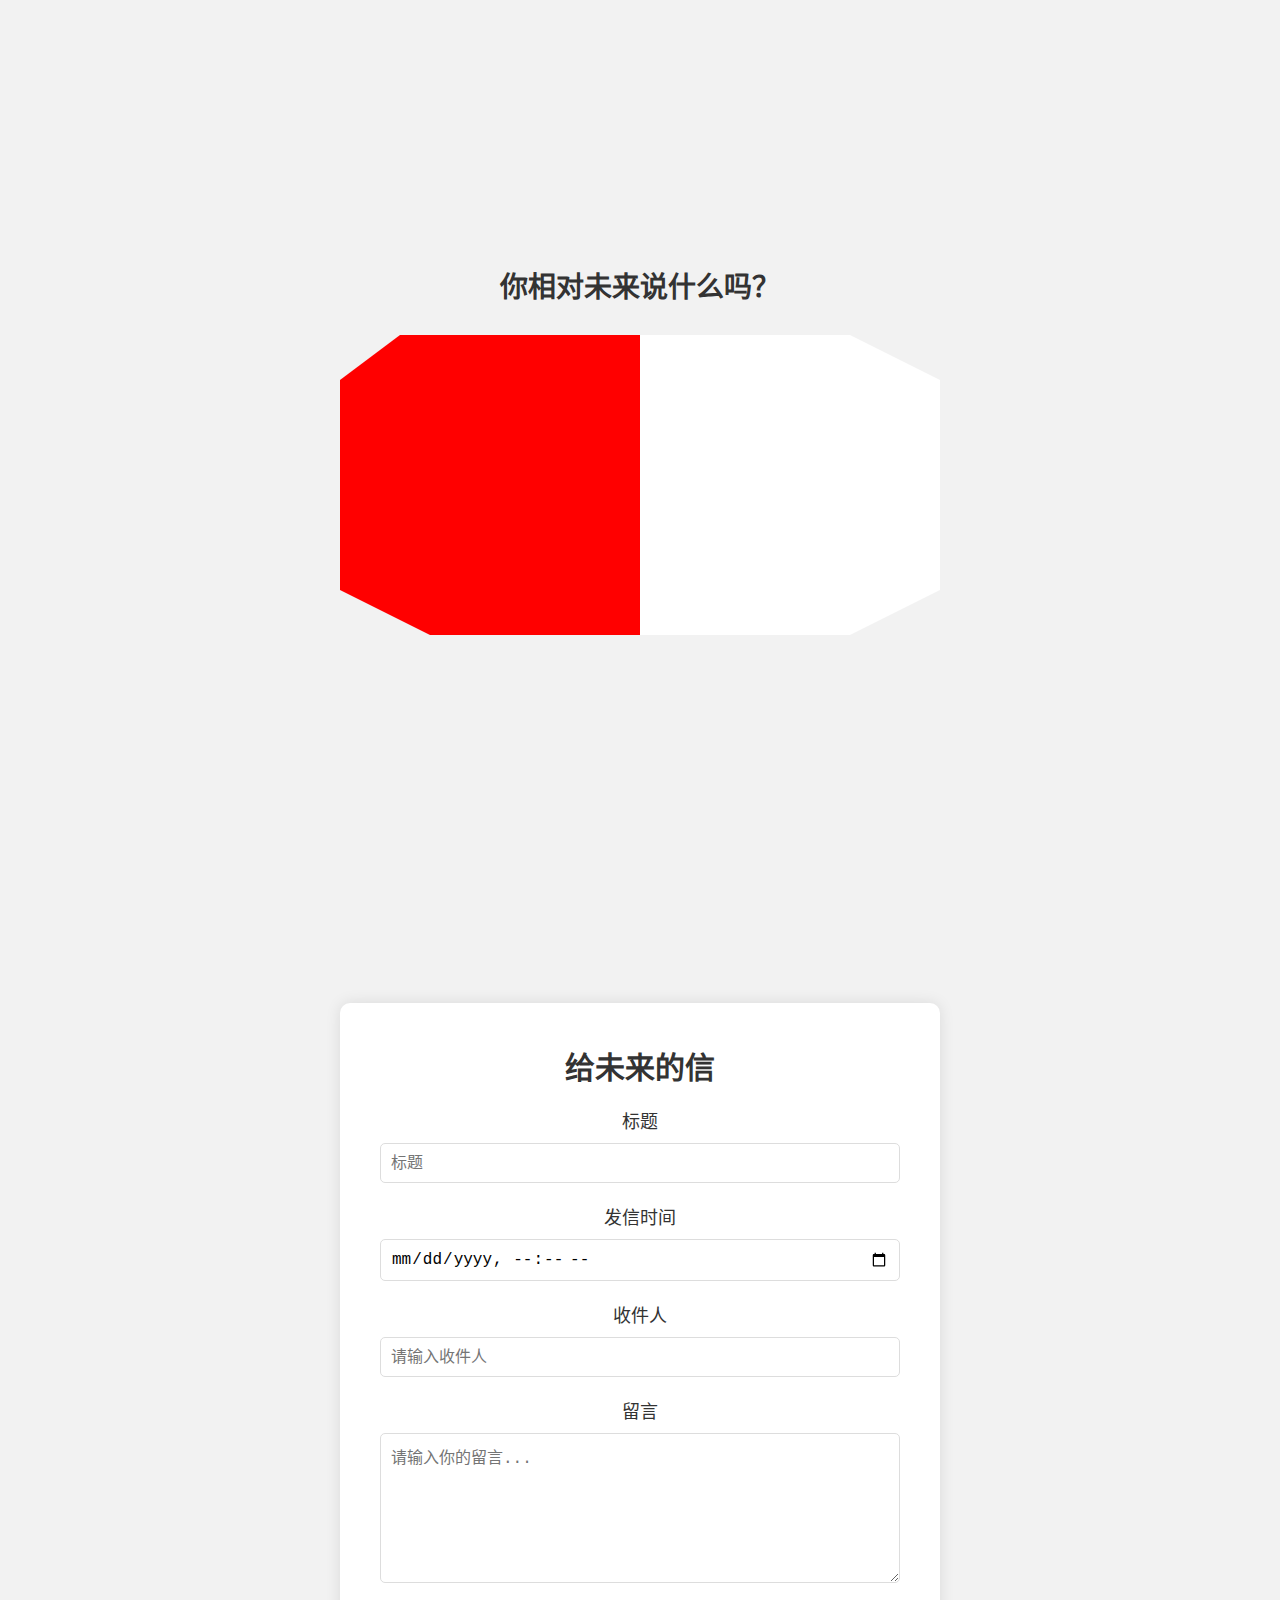
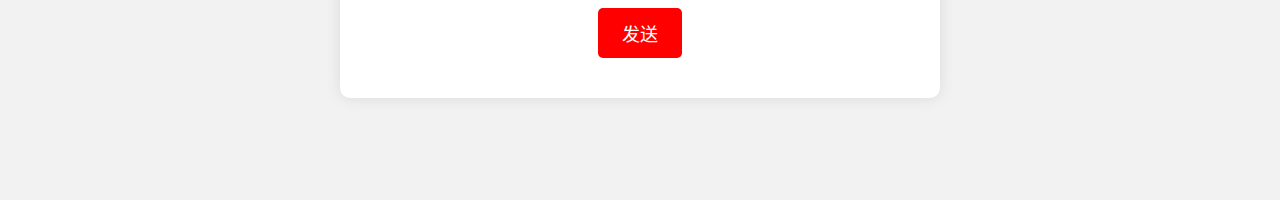
==== index.html @ 62b70ace "Add files via upload" ====
<!DOCTYPE html>
<html lang="zh-CN">
<head>
    <meta charset="UTF-8">
    <meta name="viewport" content="width=device-width, initial-scale=1.0">
    <title>时光邮局</title>
    <link rel="stylesheet" href="style.css">
</head>
<body>
    <!-- 首页 -->
    <div class="homepage">
        <div class="message-container">
            <p class="message">你相对未来说什么吗？</p>
        </div>
        <div class="capsule" onclick="openFormPage()">
            <div class="capsule-content"></div>
        </div>
    </div>

    <!-- 表单页面 -->
    <div class="form-page hidden" id="formPage">
        <div class="capsule-open">
            <p class="form-title">给未来的信</p>
            <form id="contactForm">
                <div class="form-group">
                    <label for="subject">标题</label>
                    <input type="text" id="subject" name="subject" placeholder="标题" required>
                </div>
                <div class="form-group">
                    <label for="date">发信时间</label>
                    <input type="datetime-local" id="date" name="date" required>
                </div>
                <div class="form-group">
                    <label for="recipient">收件人</label>
                    <input type="text" id="recipient" name="recipient" placeholder="请输入收件人" required>
                </div>
                <div class="form-group">
                    <label for="message">留言</label>
                    <textarea id="message" name="message" placeholder="请输入你的留言..." required></textarea>
                </div>
                <button type="submit" class="submit-btn">发送</button>
            </form>
        </div>
    </div>

    <script src="script.js"></script>
</body>
</html>
---- style.css ----
* {
    margin: 0;
    padding: 0;
    box-sizing: border-box;
}

body {
    font-family: 'Courier New', Courier, monospace;
    background-color: #f2f2f2; /* 背景颜色类似纸张 */
    color: #333;
}

/* 首页布局 */
.homepage {
    display: flex;
    flex-direction: column;
    justify-content: center;
    align-items: center;
    height: 100vh;
    background-color: #f2f2f2; /* 背景颜色类似纸张 */
}

.message-container {
    margin-bottom: 30px;
    text-align: center;
    font-size: 28px;
    font-weight: bold;
    color: #333;
    overflow: hidden; 
    white-space: nowrap;
    width: 100%;
    max-width: 500px;
}

.message {
    display: inline-block;
    animation: typing 3s steps(30) 1s forwards, blink 0.75s step-end infinite;
}

@keyframes typing {
    from {
        width: 0;
    }
    to {
        width: 100%;
    }
}

@keyframes blink {
    50% {
        border-color: transparent;
    }
}

/* 胶囊样式 */
.capsule {
    width: 600px; /* 增大胶囊尺寸 */
    height: 300px; /* 增大胶囊尺寸 */
    background: linear-gradient(to right, red 50%, white 50%);
    clip-path: polygon(10% 0%, 85% 0%, 100% 15%, 100% 85%, 85% 100%, 15% 100%, 0% 85%, 0% 15%); /* 增加棱角效果 */
    position: relative;
    cursor: pointer;
    display: flex;
    justify-content: center;
    align-items: center;
    transition: all 0.3s ease;
}

.capsule:hover {
    transform: scale(1.05);
}

.capsule-content {
    width: 100%;
    height: 100%;
}

/* 表单页面 */
.form-page {
    display: flex;
    justify-content: center;
    align-items: center;
    height: 100vh;
    background-color: #f2f2f2; /* 背景颜色类似纸张 */
}

.capsule-open {
    width: 80%;
    max-width: 600px;
    background-color: #fff;
    padding: 40px;
    border-radius: 10px;
    box-shadow: 0 0 15px rgba(0, 0, 0, 0.1);
    text-align: center;
}

.form-title {
    font-size: 30px;
    margin-bottom: 20px;
    font-weight: bold;
}

.form-group {
    margin-bottom: 20px;
}

label {
    font-size: 18px;
    display: block;
    margin-bottom: 5px;
}

input, textarea {
    width: 100%;
    padding: 10px;
    font-size: 16px;
    border: 1px solid #ddd;
    border-radius: 5px;
    margin-top: 5px;
}

textarea {
    height: 150px;
}

.submit-btn {
    padding: 12px 24px;
    background-color: red;
    color: #fff;
    border: none;
    border-radius: 5px;
    font-size: 18px;
    cursor: pointer;
    transition: background-color 0.3s;
}

.submit-btn:hover {
    background-color: #d50000;
}
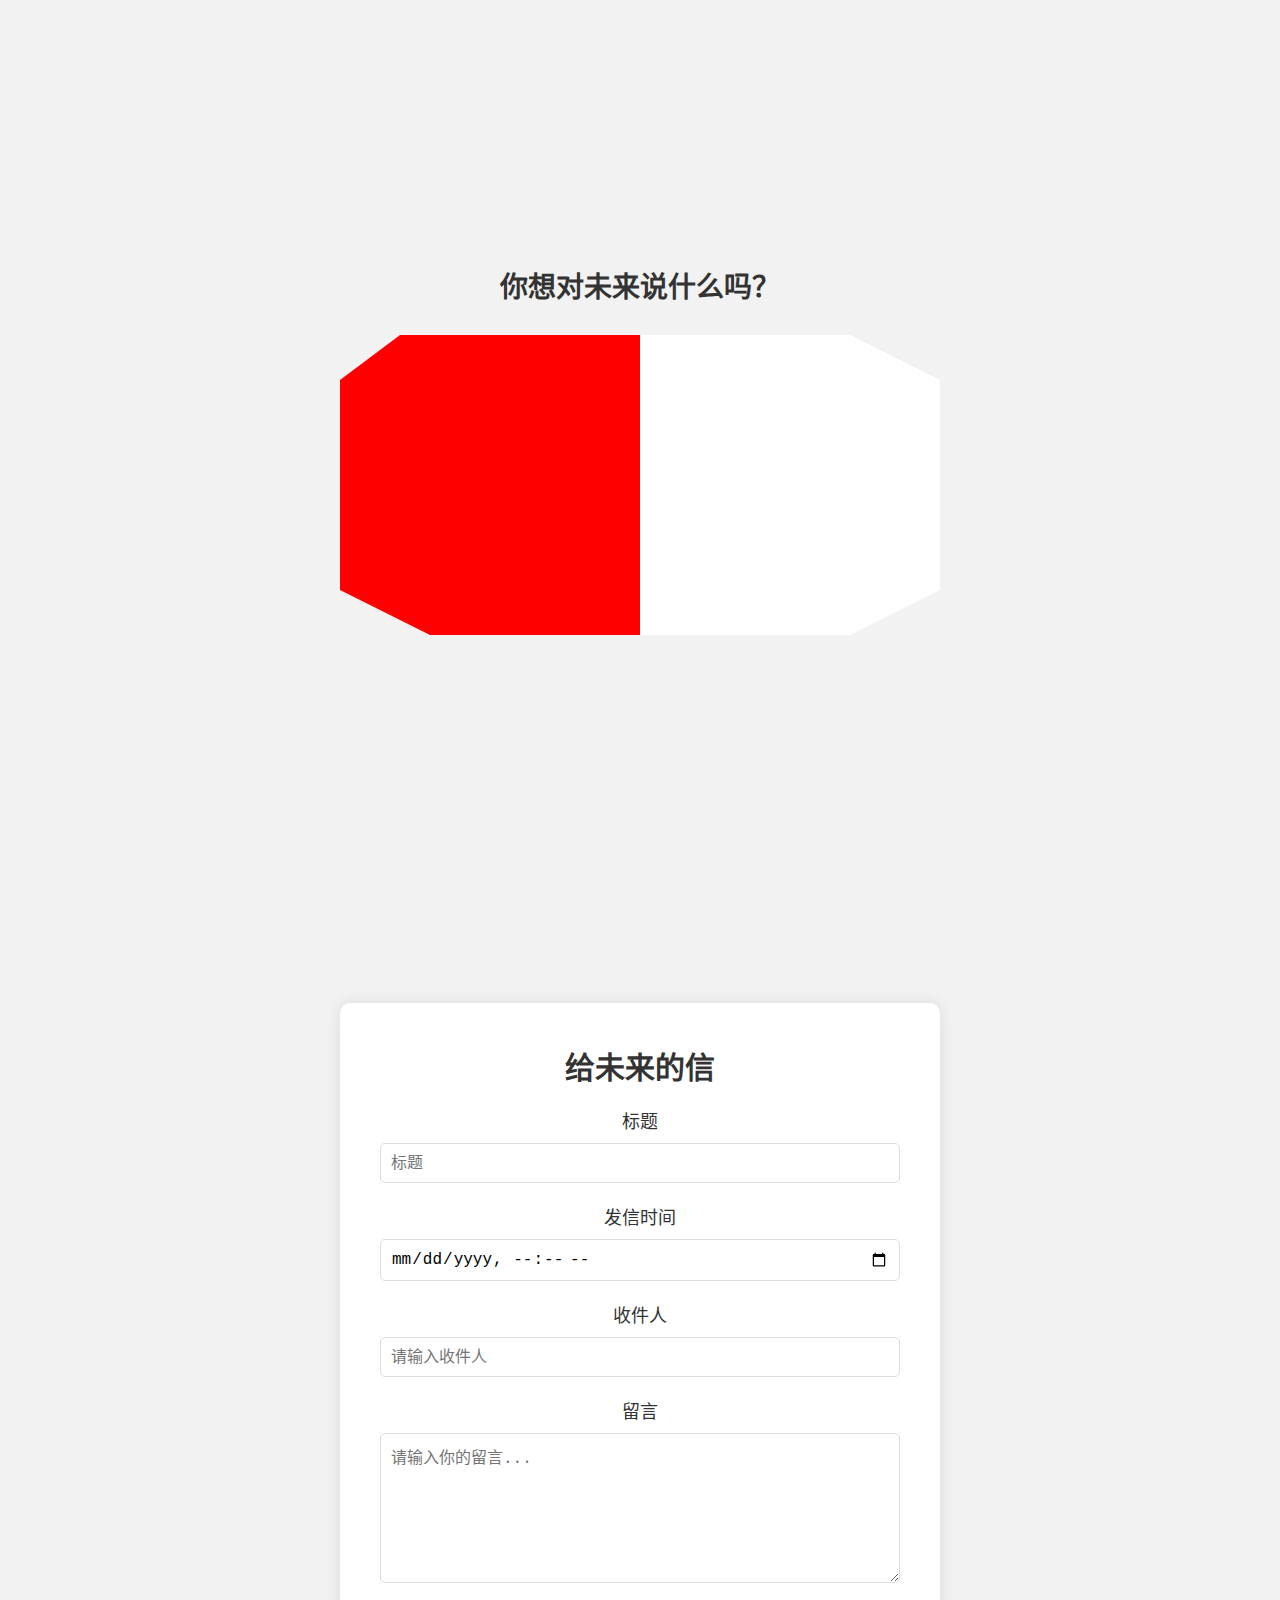
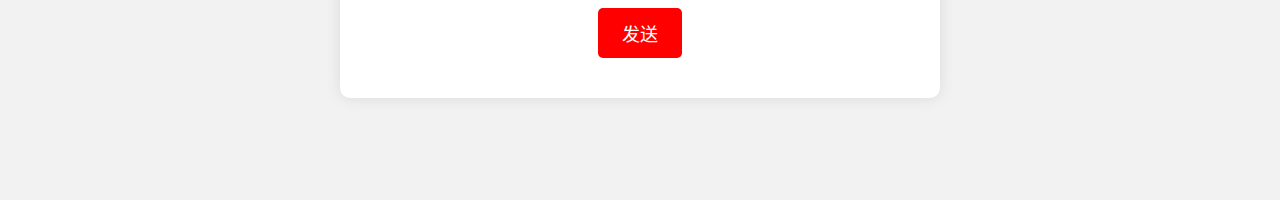
==== commit 383105af: "Add files via upload" ====
--- a/index.html
+++ b/index.html
@@ -10,7 +10,7 @@
     <!-- 首页 -->
     <div class="homepage">
         <div class="message-container">
-            <p class="message">你相对未来说什么吗？</p>
+            <p class="message">你想对未来说什么吗？</p>
         </div>
         <div class="capsule" onclick="openFormPage()">
             <div class="capsule-content"></div>
